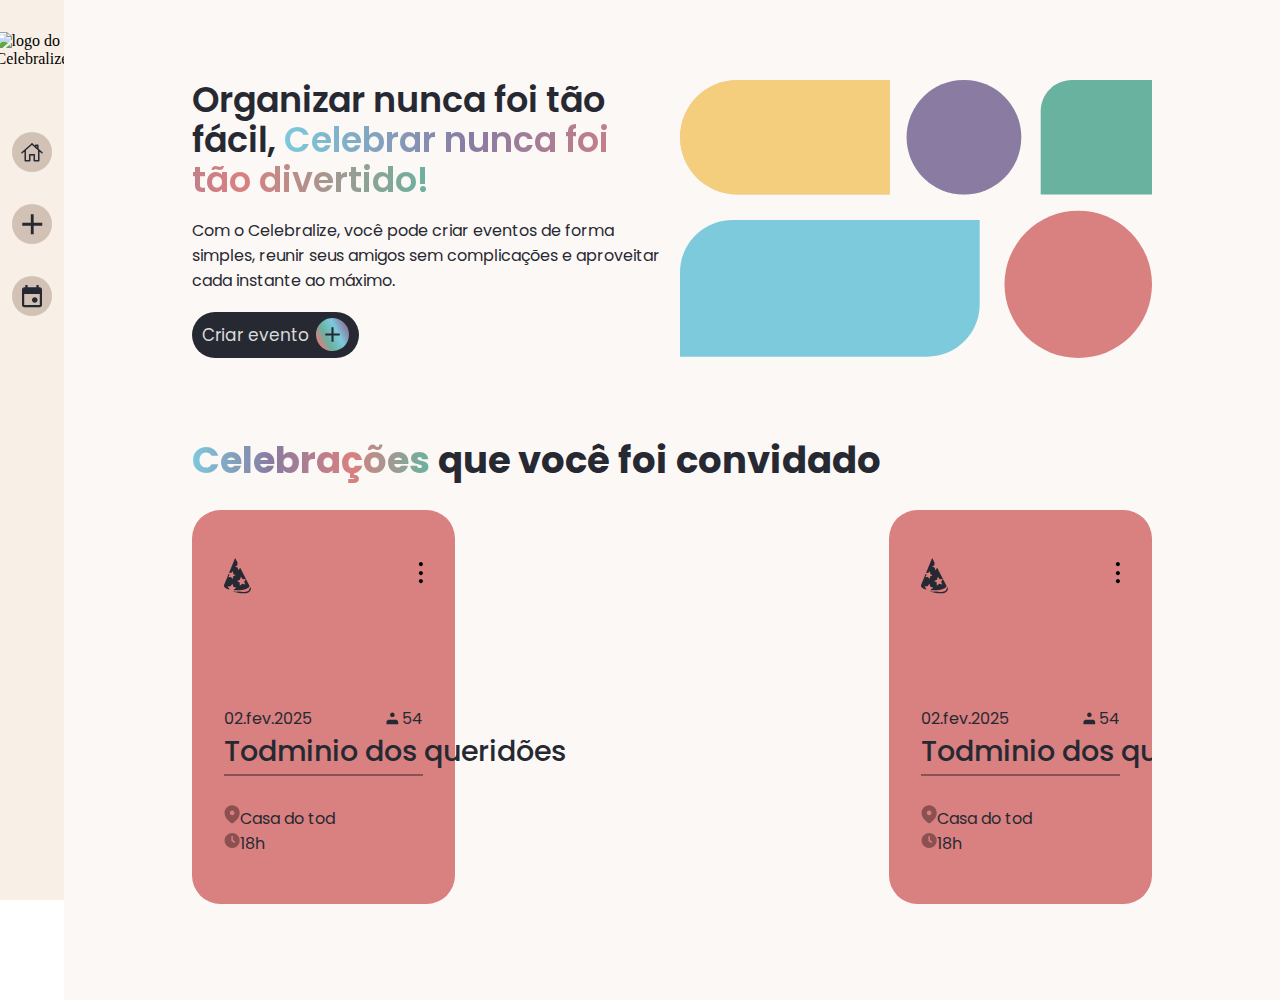
==== templates/index.html @ 801d7302 "pagina de criar e editar concluidas" ====
<!DOCTYPE html>
<html lang="en">
<head>
    <meta charset="UTF-8">
    <meta name="viewport" content="width=device-width, initial-scale=1.0">
    <link rel="stylesheet" href="src/Celebralize.css">
    <link rel="preconnect" href="https://fonts.googleapis.com">
<link rel="preconnect" href="https://fonts.gstatic.com" crossorigin>
<link href="https://fonts.googleapis.com/css2?family=Poppins:ital,wght@0,100;0,200;0,300;0,400;0,500;0,600;0,700;0,800;0,900;1,100;1,200;1,300;1,400;1,500;1,600;1,700;1,800;1,900&display=swap" rel="stylesheet">
    <title>Celebralize</title>
</head>
<body>
    <header>
        <figure><img src="" alt="logo do Celebralize"></figure>
        <nav>
            <ol>
                <li><a href="index.html"><img src="src/imagens/icones/home.svg" alt="home"></a></li>
                <li><a href="Criar_evento.html"><img src="src/imagens/icones/criar-evento.svg" alt="crie um evento"></a></li>
                <li><a href="Editar_evento.html"><img src="src/imagens/icones/eventos.svg" alt="seus eventos"></a></li>
            </ol>
        </nav>
    </header>
    <main>
        <section class="destaque-home">
            <div>
                <h1>Organizar nunca foi tão<br> fácil, <span class="colorido">Celebrar nunca foi<br> tão divertido!</span></h1>
                <p>Com o Celebralize, você pode criar eventos de forma simples, reunir seus amigos sem complicações e aproveitar cada instante ao máximo.</p>
                <a href="Criar_evento.html" class="botao">Criar evento <img src="src/imagens/icones/criar-colorido.svg" alt="criar"></a>
            </div>

            <figure>
                <img src="src/imagens/backgrounds/destaque-home.svg" alt="figuras ilustrativas bem coloridas">
            </figure>
        </section>
        <section id="eventos-convidados">
            <h2><span class="colorido">Celebrações</span> que você foi convidado</h2>
            <ol class="card-evento">
                <li>
                    <div class="configs">
                        <figure>
                            <img src="src/imagens/icones/chapeu-festa.svg">
                            <a><img src="src/imagens/icones/_. ..svg"></a>
                        </figure>
                    </div>
                    <section>
                        <div class="data">
                            <p >02.fev.2025</p>
                            <figure>
                                <img src="src/imagens/icones/people.svg">
                                <p>54</p>
                            </figure>
                        </div>

                        <h3>Todminio dos queridões</h3>
                        <div>
                            <p><img src="src/imagens/icones/local-vermelho.svg">Casa do tod</p>
                            <p><img src="src/imagens/icones/horario-vermelho.svg">18h</p>
                        </div>
                    </section>
                </li>

                <li>
                    <div class="configs">
                        <figure>
                            <img src="src/imagens/icones/chapeu-festa.svg">
                            <a><img src="src/imagens/icones/_. ..svg"></a>
                        </figure>
                    </div>
                    <section>
                        <div class="data">
                            <p >02.fev.2025</p>
                            <figure>
                                <img src="src/imagens/icones/people.svg">
                                <p>54</p>
                            </figure>
                        </div>

                        <h3>Todminio dos queridões</h3>
                        <div>
                            <p><img src="src/imagens/icones/local-vermelho.svg">Casa do tod</p>
                            <p><img src="src/imagens/icones/horario-vermelho.svg">18h</p>
                        </div>
                    </section>
                </li>

                
            </ol>
        </section>
    </main>
</body>
</html>
---- templates/src/Celebralize.css ----
*{
    margin: 0;
    padding: 0;
    border: 0;
}

body, html{
    height: 100%;
}
body{
    display: flex;
    align-items: start;
    height: 100%;
}

li{list-style: none;}
a{text-decoration: none;}

h1,h2,h3,p,a{
    color: #272932;
    font-family: "Poppins", serif;
}

h1{
    font-size: 52px;
    line-height: 79px;
    font-family: "Poppins", serif;
    font-weight: 600;
    
}

.colorido {
    background-image: linear-gradient(90deg, #7CCADC, #897BA2, #D98080, #69B2A0);
    -webkit-background-clip: text;
    -webkit-text-fill-color: transparent;
}

header{
    width: 4em;
    box-sizing: border-box;
    padding-top: 2em;
    height: 100%;
    background-color: #F8EFE6;
    display: flex;
    flex-direction: column;
    align-items: center;
}

header nav, header nav{
    margin-top: 4em;
}

header nav, header nav ol{
    display: flex;
    flex-direction: column;
    align-items: center;
    gap: 2em;
}

header nav ol li a{
    display: flex;
    align-items: center;
    justify-content: center;
    width: 40px;
    min-width: 40px;
    height: 40px;
    border-radius: 40px;
    background-color: #D2C2B5;
}

main{
    background-color: #FCF8F5;
    padding: 5em 8em;
    box-sizing: border-box;
    flex: 1;
    max-width: 100%;
}

main section{
    max-width: 200em;
}

main .destaque-home{
    display: flex;
    justify-content: space-between;
    gap: 1em;
    align-items: stretch;
}

main .destaque-home div{
    height:auto;
    display: flex;
    flex-direction: column;
    justify-content: space-between;
    flex: 1
}

main .destaque-home figure {
    flex: 1;
    display: flex;
    align-items: center; 
    justify-content: center;
  }

@media screen and (max-width:1500px){
    h1{
        font-size: 35px;
        line-height: 40px;
    }
    
}

@media screen and (max-width:1200px){
    h1{
        font-size: 30px;
        line-height: 32px;
    }
    
}
  
main .destaque-home figure img {
    max-width: 100%;
    height: auto;
  }

.botao{
    display: flex;
    justify-content: space-between;
    align-items: center;
    padding: 0.4em 0.6em;
    background-color: #272932;
    color: #D9D9D9;
    border-radius: 60px;
    width: 147px;
    font-size: 17px;
}

main section h2{
    font-size: 37px;
    padding-top: 2em;
    padding-bottom: .6em;
}

main #eventos-convidados{
    width: 100%;
    overflow-x: auto; /* Adiciona barra de rolagem horizontal */
    white-space: nowrap;
}



main #eventos-convidados ol{
    gap: 1em;
    overflow: hidden;
    overflow-x: scroll;
    max-width: 100%;
    padding-bottom: 1em;
}

.card-evento{
    display: flex;
    align-items: center;
    justify-content: space-between;
    flex-wrap: nowrap;
    width: 100%;
    height: auto;
}

.card-evento li{
    width: 24%;
    height: auto;
    background-color: #D98080;
    padding: 3em 2em;
    box-sizing: border-box;
    border-radius: 28.58px;
    min-height: 393.42px;
    min-width: 263px;
    display: flex;
    justify-content: space-between;
    flex-direction: column;
}

.card-evento li section div figure{
    display: flex;
    justify-content: space-between;
    align-items: center;
}

.card-evento li .configs figure{
    display: flex;
    justify-content: space-between;
    align-items: center;
}

.card-evento li section .data{
    display: flex;
    justify-content: space-between;
    align-items: center;
}

.card-evento li section .data figure{
    width:37px;
}

.card-evento li section h3{
    font-size: 28.58px;
    line-height: 40px;
    color: #272932;
    font-weight: 500;
    width: 100%;
    margin-bottom: 1em;
    padding-bottom: 0.1em;
    border-bottom: #8C5050 solid 2px;
    word-wrap: break-word; 
}

/* Pagina de criação de evento */

.criar-evento{
    background-image: url(imagens/backgrounds/Criar-eventos-background.svg);
    background-repeat: no-repeat;
    background-position: right center; /* Fixa na direita */
    background-size: auto 100%; /* Ajusta a altura e mantém a proporção */
    background-attachment: fixed;
}

.criar-evento section{
    display: flex;
    justify-content: space-between;
    max-width: 599px;

}

.criar-evento .botao{
    width: 157px;
}

.criar-evento section .background-figuras{
    flex: content;
}

.criar-evento section form{
    display: flex;
    flex-direction: column;
    align-items: start;
    gap: 1em;
    flex: 1;
    min-width: 500px;
}

.criar-evento section form input{
    width: 100%;
    max-width: 599px;
    min-width: 400px;
    background-color: #F8EFE6;
    border-radius: 58px;
    height: 58px;
    box-sizing: border-box;
    padding: 1em;
    color: #D2C2B5;
    font-size: 20px;
}

.criar-evento section form input[type="date"]::-webkit-calendar-picker-indicator,
.criar-evento section form input[type="time"]::-webkit-calendar-picker-indicator {
  filter: brightness(0) saturate(100%) invert(81%) sepia(9%) saturate(219%) hue-rotate(333deg) brightness(91%) contrast(91%);
  cursor: pointer;
}

.criar-evento section input::placeholder {
    color: #D2C2B5;
    opacity: 1;
  }
  
.criar-evento section input:-ms-input-placeholder { /* Para Internet Explorer */
    color: #D2C2B5;
  }
  
.criar-evento section input::-ms-input-placeholder { /* Para Edge */
    color: #D2C2B5;
  }
  

.criar-evento section form h2{
    padding-top: 0.3em;
    padding-bottom: 0;
  }

  
.criar-evento section form ol{
    width: 100%;
    display: flex;
    flex-direction: column;
    gap: 1em;
    overflow: hidden;
    overflow-y: scroll;
    max-height: 400px;
    padding-right: 1em;
}

.criar-evento section form ol::-webkit-scrollbar{
    width: 10px;
}

::-webkit-scrollbar-thumb {
    background: #D2C2B5; /* Cor da barra */
    border-radius: 20px;
}

.criar-evento section form ol li{
    display: flex;
    justify-content: space-between;
    align-items: center;
    max-width: 599px;
    min-width: 400px;
    background-color: #F8EFE6;
    border-radius: 58px;
    height: 58px;
    box-sizing: border-box;
    
}

.criar-evento section form ol li figure{
    height: 58px;
    width: 58px;
    max-width: 58px;
}

.criar-evento section form ol li input[type="checkbox"] {
    appearance: none;
    -webkit-appearance: none;
    -moz-appearance: none;
    height: 30px;
    width: 30px;
    min-width: 30px;
    margin-right: 1em;
    border: none;
    border-radius: 30px;
    background-color: #E7DBD0;
    position: relative;
    
}

/* Adiciona o ícone de check "✔" */
input[type="checkbox"]:checked::before {
    content: "✔";
    font-size: 16px;
    color: #272932;
    position: absolute;
    top: 50%;
    left: 50%;
    transform: translate(-50%, -50%);
    font-weight: bold;
}

.criar-evento section form ol li figure img{
    width: 100%;
}

.criar-evento section form ol li p{
    color: #D2C2B5;
    font-size: 20px;
}
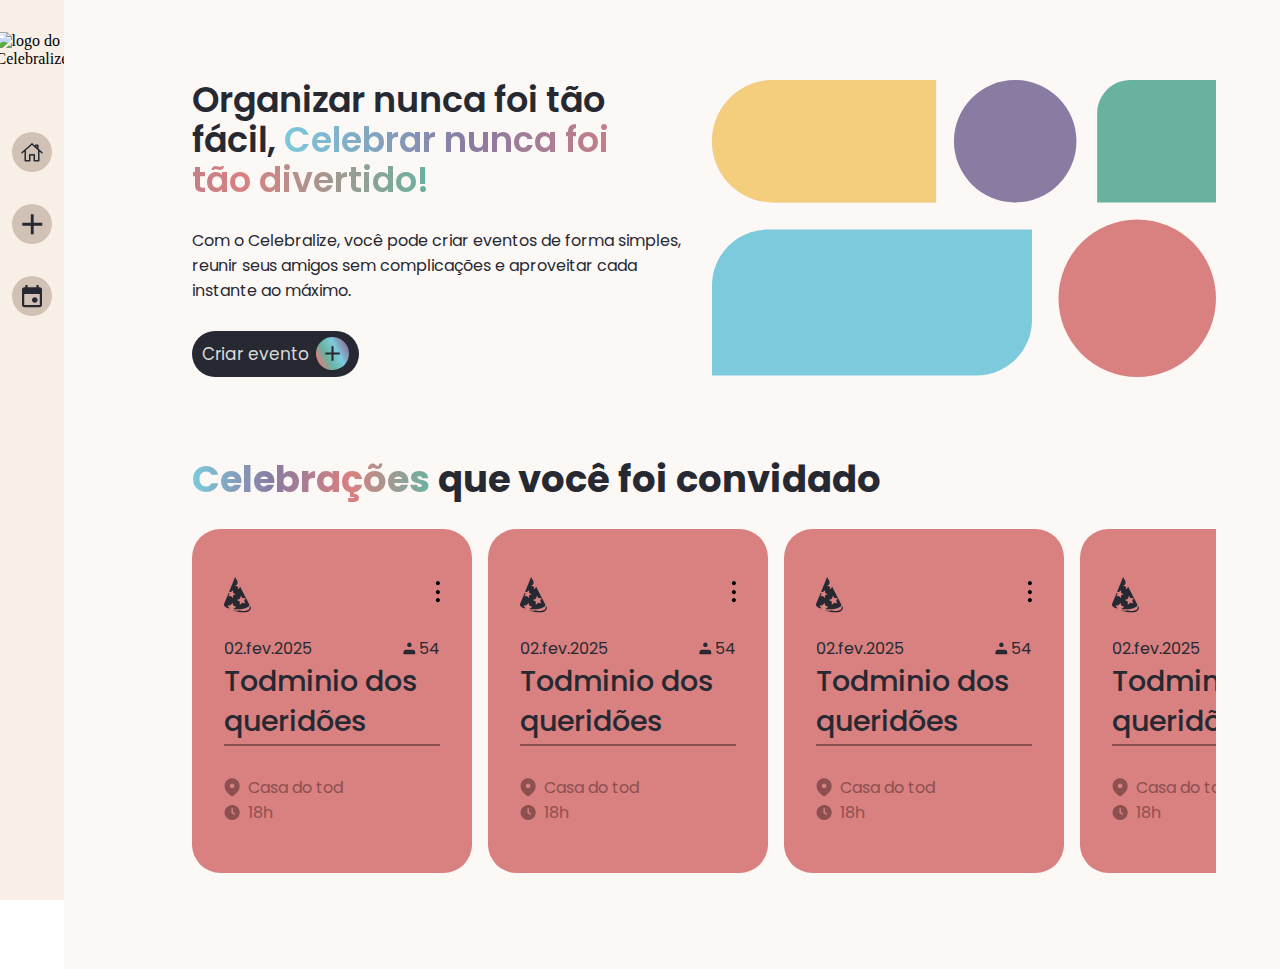
==== commit 77d655e8: "eventos de outros" ====
--- a/templates/index.html
+++ b/templates/index.html
@@ -35,54 +35,191 @@
         <section id="eventos-convidados">
             <h2><span class="colorido">Celebrações</span> que você foi convidado</h2>
             <ol class="card-evento">
-                <li>
-                    <div class="configs">
-                        <figure>
-                            <img src="src/imagens/icones/chapeu-festa.svg">
-                            <a><img src="src/imagens/icones/_. ..svg"></a>
-                        </figure>
-                    </div>
-                    <section>
-                        <div class="data">
-                            <p >02.fev.2025</p>
-                            <figure>
-                                <img src="src/imagens/icones/people.svg">
-                                <p>54</p>
-                            </figure>
-                        </div>
-
-                        <h3>Todminio dos queridões</h3>
-                        <div>
-                            <p><img src="src/imagens/icones/local-vermelho.svg">Casa do tod</p>
-                            <p><img src="src/imagens/icones/horario-vermelho.svg">18h</p>
-                        </div>
-                    </section>
-                </li>
-
-                <li>
-                    <div class="configs">
-                        <figure>
-                            <img src="src/imagens/icones/chapeu-festa.svg">
-                            <a><img src="src/imagens/icones/_. ..svg"></a>
-                        </figure>
-                    </div>
-                    <section>
-                        <div class="data">
-                            <p >02.fev.2025</p>
-                            <figure>
-                                <img src="src/imagens/icones/people.svg">
-                                <p>54</p>
-                            </figure>
-                        </div>
-
-                        <h3>Todminio dos queridões</h3>
-                        <div>
-                            <p><img src="src/imagens/icones/local-vermelho.svg">Casa do tod</p>
-                            <p><img src="src/imagens/icones/horario-vermelho.svg">18h</p>
-                        </div>
-                    </section>
-                </li>
-
+
+                <li>
+                    <div class="configs">
+                        <figure>
+                            <img src="src/imagens/icones/chapeu-festa.svg">
+                            <a><img src="src/imagens/icones/_. ..svg"></a>
+                        </figure>
+                    </div>
+                    <section>
+                        <div class="data">
+                            <p >02.fev.2025</p>
+                            <figure>
+                                <img src="src/imagens/icones/people.svg">
+                                <p>54</p>
+                            </figure>
+                        </div>
+
+                        <h3>Todminio dos queridões</h3>
+                        <div class="data-hora">
+                            <p><img src="src/imagens/icones/local-vermelho.svg">Casa do tod</p>
+                            <p><img src="src/imagens/icones/horario-vermelho.svg">18h</p>
+                        </div>
+                    </section>
+                </li>
+                <li>
+                    <div class="configs">
+                        <figure>
+                            <img src="src/imagens/icones/chapeu-festa.svg">
+                            <a><img src="src/imagens/icones/_. ..svg"></a>
+                        </figure>
+                    </div>
+                    <section>
+                        <div class="data">
+                            <p >02.fev.2025</p>
+                            <figure>
+                                <img src="src/imagens/icones/people.svg">
+                                <p>54</p>
+                            </figure>
+                        </div>
+
+                        <h3>Todminio dos queridões</h3>
+                        <div class="data-hora">
+                            <p><img src="src/imagens/icones/local-vermelho.svg">Casa do tod</p>
+                            <p><img src="src/imagens/icones/horario-vermelho.svg">18h</p>
+                        </div>
+                    </section>
+                </li>
+                <li>
+                    <div class="configs">
+                        <figure>
+                            <img src="src/imagens/icones/chapeu-festa.svg">
+                            <a><img src="src/imagens/icones/_. ..svg"></a>
+                        </figure>
+                    </div>
+                    <section>
+                        <div class="data">
+                            <p >02.fev.2025</p>
+                            <figure>
+                                <img src="src/imagens/icones/people.svg">
+                                <p>54</p>
+                            </figure>
+                        </div>
+
+                        <h3>Todminio dos queridões</h3>
+                        <div class="data-hora">
+                            <p><img src="src/imagens/icones/local-vermelho.svg">Casa do tod</p>
+                            <p><img src="src/imagens/icones/horario-vermelho.svg">18h</p>
+                        </div>
+                    </section>
+                </li>
+                <li>
+                    <div class="configs">
+                        <figure>
+                            <img src="src/imagens/icones/chapeu-festa.svg">
+                            <a><img src="src/imagens/icones/_. ..svg"></a>
+                        </figure>
+                    </div>
+                    <section>
+                        <div class="data">
+                            <p >02.fev.2025</p>
+                            <figure>
+                                <img src="src/imagens/icones/people.svg">
+                                <p>54</p>
+                            </figure>
+                        </div>
+
+                        <h3>Todminio dos queridões</h3>
+                        <div class="data-hora">
+                            <p><img src="src/imagens/icones/local-vermelho.svg">Casa do tod</p>
+                            <p><img src="src/imagens/icones/horario-vermelho.svg">18h</p>
+                        </div>
+                    </section>
+                </li>
+                <li>
+                    <div class="configs">
+                        <figure>
+                            <img src="src/imagens/icones/chapeu-festa.svg">
+                            <a><img src="src/imagens/icones/_. ..svg"></a>
+                        </figure>
+                    </div>
+                    <section>
+                        <div class="data">
+                            <p >02.fev.2025</p>
+                            <figure>
+                                <img src="src/imagens/icones/people.svg">
+                                <p>54</p>
+                            </figure>
+                        </div>
+
+                        <h3>Todminio dos queridões</h3>
+                        <div class="data-hora">
+                            <p><img src="src/imagens/icones/local-vermelho.svg">Casa do tod</p>
+                            <p><img src="src/imagens/icones/horario-vermelho.svg">18h</p>
+                        </div>
+                    </section>
+                </li>
+                <li>
+                    <div class="configs">
+                        <figure>
+                            <img src="src/imagens/icones/chapeu-festa.svg">
+                            <a><img src="src/imagens/icones/_. ..svg"></a>
+                        </figure>
+                    </div>
+                    <section>
+                        <div class="data">
+                            <p >02.fev.2025</p>
+                            <figure>
+                                <img src="src/imagens/icones/people.svg">
+                                <p>54</p>
+                            </figure>
+                        </div>
+
+                        <h3>Todminio dos queridões</h3>
+                        <div class="data-hora">
+                            <p><img src="src/imagens/icones/local-vermelho.svg">Casa do tod</p>
+                            <p><img src="src/imagens/icones/horario-vermelho.svg">18h</p>
+                        </div>
+                    </section>
+                </li>
+                <li>
+                    <div class="configs">
+                        <figure>
+                            <img src="src/imagens/icones/chapeu-festa.svg">
+                            <a><img src="src/imagens/icones/_. ..svg"></a>
+                        </figure>
+                    </div>
+                    <section>
+                        <div class="data">
+                            <p >02.fev.2025</p>
+                            <figure>
+                                <img src="src/imagens/icones/people.svg">
+                                <p>54</p>
+                            </figure>
+                        </div>
+
+                        <h3>Todminio dos queridões</h3>
+                        <div class="data-hora">
+                            <p><img src="src/imagens/icones/local-vermelho.svg">Casa do tod</p>
+                            <p><img src="src/imagens/icones/horario-vermelho.svg">18h</p>
+                        </div>
+                    </section>
+                </li>
+                <li>
+                    <div class="configs">
+                        <figure>
+                            <img src="src/imagens/icones/chapeu-festa.svg">
+                            <a><img src="src/imagens/icones/_. ..svg"></a>
+                        </figure>
+                    </div>
+                    <section>
+                        <div class="data">
+                            <p >02.fev.2025</p>
+                            <figure>
+                                <img src="src/imagens/icones/people.svg">
+                                <p>54</p>
+                            </figure>
+                        </div>
+
+                        <h3>Todminio dos queridões</h3>
+                        <div class="data-hora">
+                            <p><img src="src/imagens/icones/local-vermelho.svg">Casa do tod</p>
+                            <p><img src="src/imagens/icones/horario-vermelho.svg">18h</p>
+                        </div>
+                    </section>
+                </li>
                 
             </ol>
         </section>
--- a/templates/src/Celebralize.css
+++ b/templates/src/Celebralize.css
@@ -143,7 +143,7 @@
 
 main #eventos-convidados{
     width: 100%;
-    overflow-x: auto; /* Adiciona barra de rolagem horizontal */
+    overflow-x: auto;
     white-space: nowrap;
 }
 
@@ -157,27 +157,40 @@
     padding-bottom: 1em;
 }
 
+main #eventos-convidados ol::-webkit-scrollbar{
+    height: 10px;
+}
+
+main #eventos-convidados ol::-webkit-scrollbar-thumb {
+    background: #D2C2B5; /* Cor da barra */
+    border-radius: 20px;
+}
+
 .card-evento{
     display: flex;
     align-items: center;
-    justify-content: space-between;
+    gap: 1em;
     flex-wrap: nowrap;
     width: 100%;
     height: auto;
 }
 
 .card-evento li{
-    width: 24%;
+    width: 280px;
     height: auto;
     background-color: #D98080;
     padding: 3em 2em;
     box-sizing: border-box;
     border-radius: 28.58px;
-    min-height: 393.42px;
-    min-width: 263px;
-    display: flex;
-    justify-content: space-between;
-    flex-direction: column;
+    min-height: 343.42px;
+    min-width: 280px;
+    display: flex;
+    justify-content: space-between;
+    flex-direction: column;
+}
+
+.card-evento li section{
+    width: 100%;
 }
 
 .card-evento li section div figure{
@@ -208,12 +221,22 @@
     color: #272932;
     font-weight: 500;
     width: 100%;
+    max-width: 100%;
     margin-bottom: 1em;
     padding-bottom: 0.1em;
     border-bottom: #8C5050 solid 2px;
     word-wrap: break-word; 
-}
-
+    white-space: normal;
+}
+.card-evento li section  .data-hora p{
+    display: flex;
+    align-items: center;
+    color: #8C5050;
+}
+
+.card-evento li section  .data-hora p img{
+    padding-right: 0.5em;
+}
 /* Pagina de criação de evento */
 
 .criar-evento{
@@ -302,7 +325,7 @@
     width: 10px;
 }
 
-::-webkit-scrollbar-thumb {
+.criar-evento section form ol::-webkit-scrollbar-thumb {
     background: #D2C2B5; /* Cor da barra */
     border-radius: 20px;
 }
@@ -341,7 +364,6 @@
     
 }
 
-/* Adiciona o ícone de check "✔" */
 input[type="checkbox"]:checked::before {
     content: "✔";
     font-size: 16px;
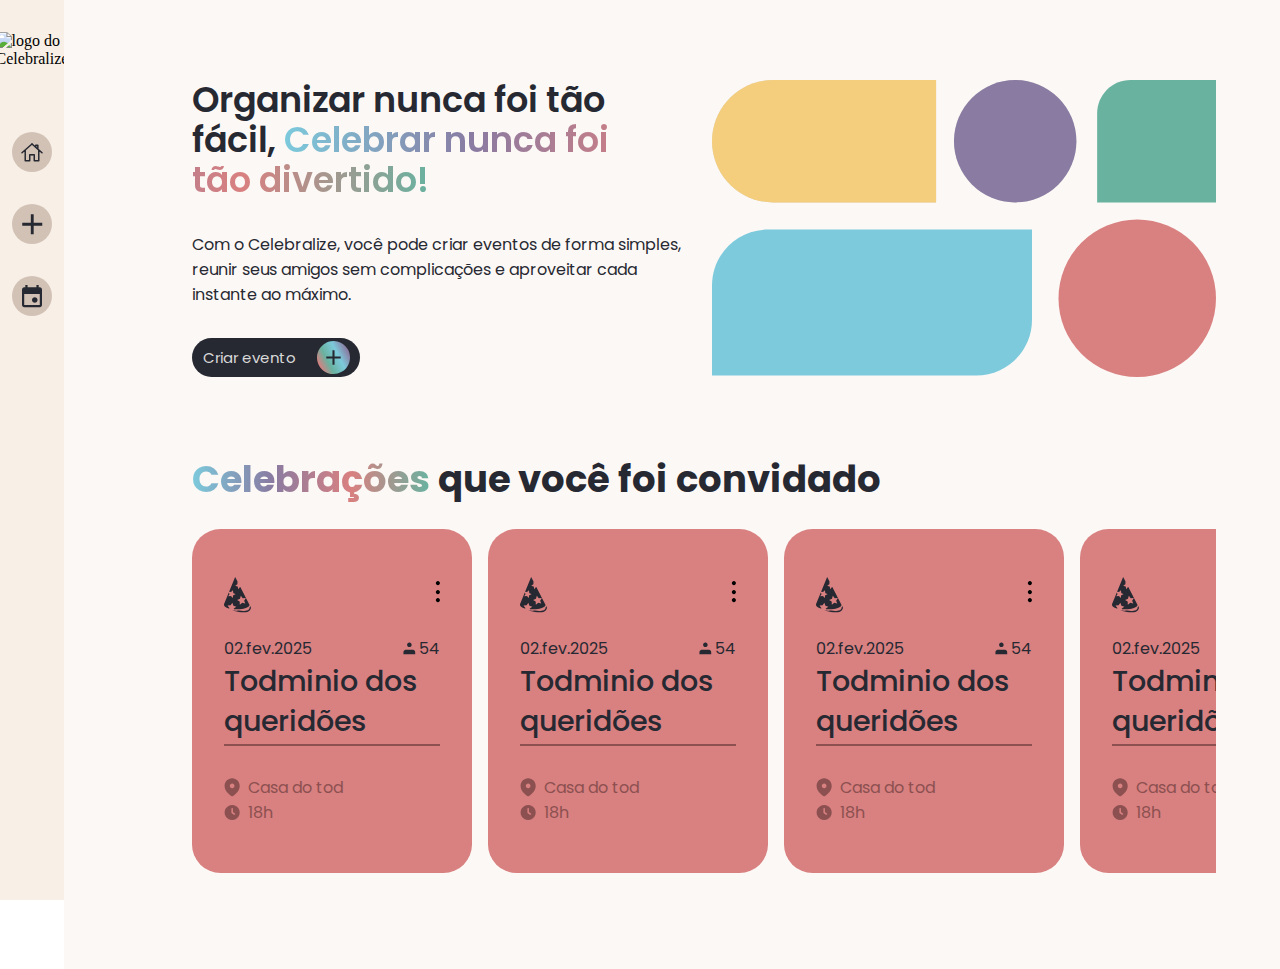
==== commit d3a89c04: "alterações faltando: footer, modais de editar/excluir nos cards de eventos, quebra de linha na pagin" ====
--- a/templates/index.html
+++ b/templates/index.html
@@ -16,7 +16,7 @@
             <ol>
                 <li><a href="index.html"><img src="src/imagens/icones/home.svg" alt="home"></a></li>
                 <li><a href="Criar_evento.html"><img src="src/imagens/icones/criar-evento.svg" alt="crie um evento"></a></li>
-                <li><a href="Editar_evento.html"><img src="src/imagens/icones/eventos.svg" alt="seus eventos"></a></li>
+                <li><a href="Meus_eventos.html"><img src="src/imagens/icones/eventos.svg" alt="seus eventos"></a></li>
             </ol>
         </nav>
     </header>
--- a/templates/src/Celebralize.css
+++ b/templates/src/Celebralize.css
@@ -127,12 +127,12 @@
     display: flex;
     justify-content: space-between;
     align-items: center;
-    padding: 0.4em 0.6em;
+    padding: 0.2em 0.7em;
     background-color: #272932;
     color: #D9D9D9;
     border-radius: 60px;
     width: 147px;
-    font-size: 17px;
+    font-size: 15px;
 }
 
 main section h2{
@@ -162,7 +162,7 @@
 }
 
 main #eventos-convidados ol::-webkit-scrollbar-thumb {
-    background: #D2C2B5; /* Cor da barra */
+    background: #D2C2B5;
     border-radius: 20px;
 }
 
@@ -382,4 +382,20 @@
 .criar-evento section form ol li p{
     color: #D2C2B5;
     font-size: 20px;
+}
+
+
+
+/* meus eventos  */
+
+#meus-eventos .card-evento li {
+    background-color: #7CCADC;
+}
+
+#meus-eventos .card-evento li section h3{
+    border-bottom: #356773 solid 2px;
+}
+
+#meus-eventos .card-evento li section  .data-hora p{
+    color: #356773;
 }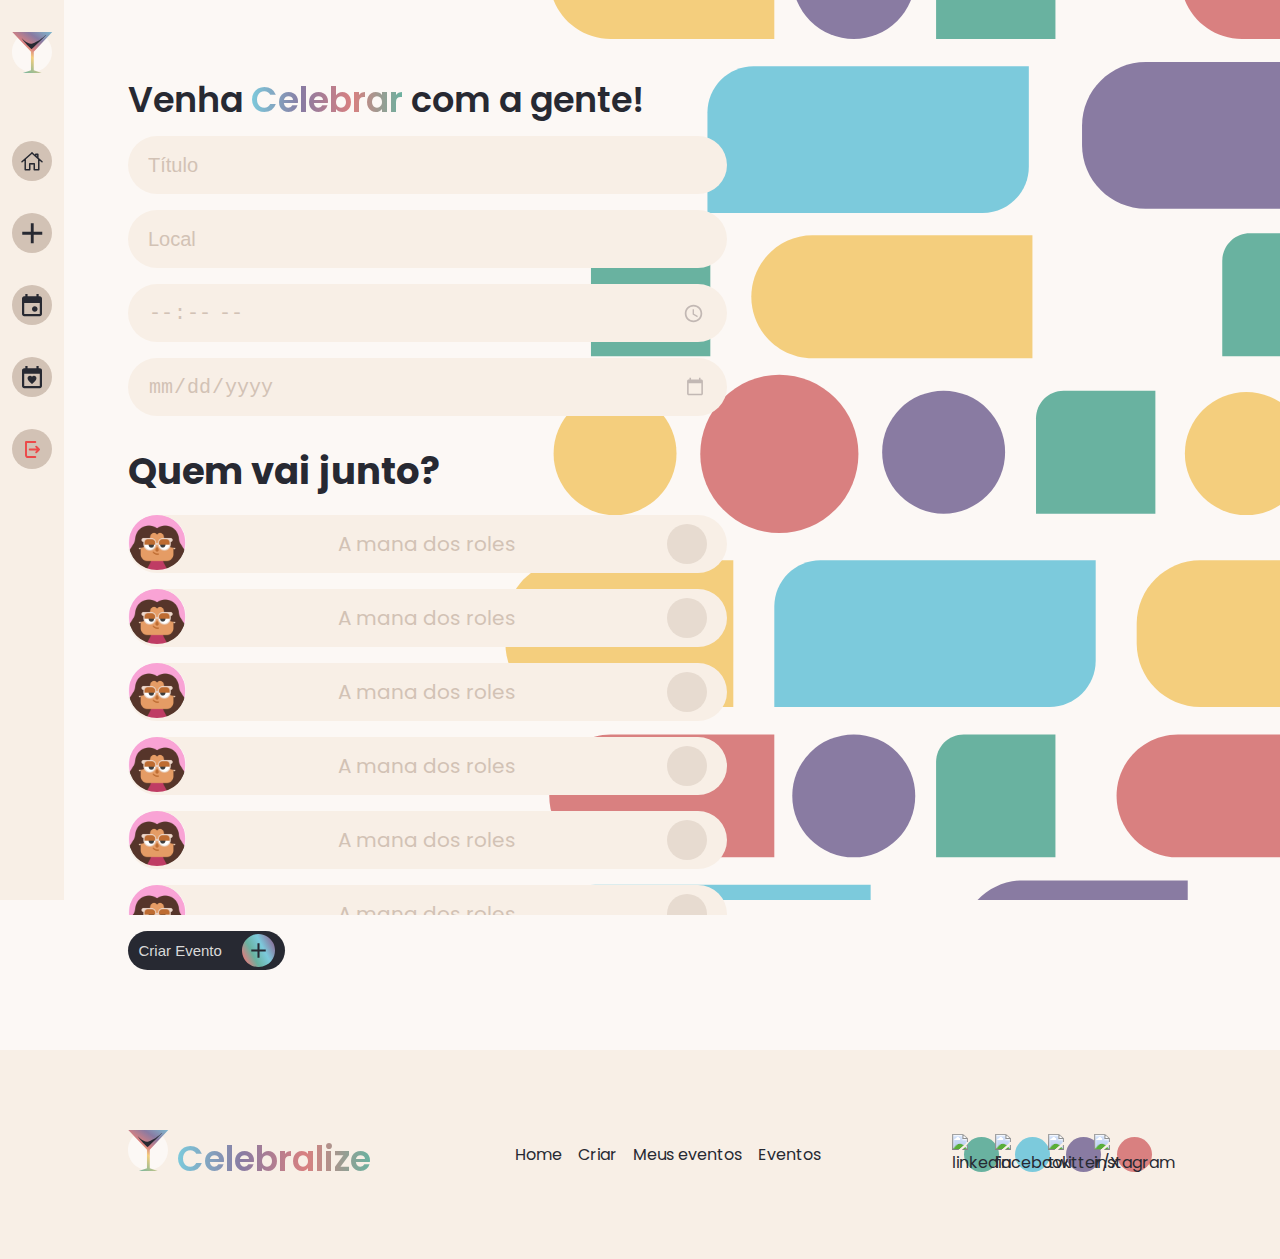
==== commit 3654ef10: "inicio da pagina de login" ====
--- a/templates/index.html
+++ b/templates/index.html
@@ -5,224 +5,107 @@
     <meta name="viewport" content="width=device-width, initial-scale=1.0">
     <link rel="stylesheet" href="src/Celebralize.css">
     <link rel="preconnect" href="https://fonts.googleapis.com">
-<link rel="preconnect" href="https://fonts.gstatic.com" crossorigin>
-<link href="https://fonts.googleapis.com/css2?family=Poppins:ital,wght@0,100;0,200;0,300;0,400;0,500;0,600;0,700;0,800;0,900;1,100;1,200;1,300;1,400;1,500;1,600;1,700;1,800;1,900&display=swap" rel="stylesheet">
-    <title>Celebralize</title>
+    <link rel="preconnect" href="https://fonts.gstatic.com" crossorigin>
+    <link href="https://fonts.googleapis.com/css2?family=Poppins:ital,wght@0,100;0,200;0,300;0,400;0,500;0,600;0,700;0,800;0,900;1,100;1,200;1,300;1,400;1,500;1,600;1,700;1,800;1,900&display=swap" rel="stylesheet">
+    <title>Celebralize!</title>
 </head>
 <body>
     <header>
-        <figure><img src="" alt="logo do Celebralize"></figure>
+        <figure><img src="src/imagens/icones/celebralize.svg" alt="logo do Celebralize"></figure>
         <nav>
             <ol>
                 <li><a href="index.html"><img src="src/imagens/icones/home.svg" alt="home"></a></li>
                 <li><a href="Criar_evento.html"><img src="src/imagens/icones/criar-evento.svg" alt="crie um evento"></a></li>
                 <li><a href="Meus_eventos.html"><img src="src/imagens/icones/eventos.svg" alt="seus eventos"></a></li>
+                <li><a href="Meus_eventos.html"><img src="src/imagens/icones/eventos-convidados.svg" alt="eventos que te convidaram"></a></li>
+                <li><a href="Meus_eventos.html"><img src="src/imagens/icones/sair-icon.svg" alt="sair"></a></li>
             </ol>
         </nav>
     </header>
-    <main>
-        <section class="destaque-home">
-            <div>
-                <h1>Organizar nunca foi tão<br> fácil, <span class="colorido">Celebrar nunca foi<br> tão divertido!</span></h1>
-                <p>Com o Celebralize, você pode criar eventos de forma simples, reunir seus amigos sem complicações e aproveitar cada instante ao máximo.</p>
-                <a href="Criar_evento.html" class="botao">Criar evento <img src="src/imagens/icones/criar-colorido.svg" alt="criar"></a>
-            </div>
+    <main class="criar-evento">
+        <section>
+            <form>
+                <h1>Venha <span class="colorido">Celebrar</span> com a gente!</h1>
+                <input type="text" id="titulo" name="titulo" placeholder="Título" required>
 
-            <figure>
-                <img src="src/imagens/backgrounds/destaque-home.svg" alt="figuras ilustrativas bem coloridas">
-            </figure>
-        </section>
-        <section id="eventos-convidados">
-            <h2><span class="colorido">Celebrações</span> que você foi convidado</h2>
-            <ol class="card-evento">
+                <input type="text" id="local" name="local"  placeholder="Local" required>
 
-                <li>
-                    <div class="configs">
-                        <figure>
-                            <img src="src/imagens/icones/chapeu-festa.svg">
-                            <a><img src="src/imagens/icones/_. ..svg"></a>
-                        </figure>
-                    </div>
-                    <section>
-                        <div class="data">
-                            <p >02.fev.2025</p>
-                            <figure>
-                                <img src="src/imagens/icones/people.svg">
-                                <p>54</p>
-                            </figure>
-                        </div>
+                <input type="time" id="horario" name="horario" required>
 
-                        <h3>Todminio dos queridões</h3>
-                        <div class="data-hora">
-                            <p><img src="src/imagens/icones/local-vermelho.svg">Casa do tod</p>
-                            <p><img src="src/imagens/icones/horario-vermelho.svg">18h</p>
-                        </div>
-                    </section>
-                </li>
-                <li>
-                    <div class="configs">
-                        <figure>
-                            <img src="src/imagens/icones/chapeu-festa.svg">
-                            <a><img src="src/imagens/icones/_. ..svg"></a>
-                        </figure>
-                    </div>
-                    <section>
-                        <div class="data">
-                            <p >02.fev.2025</p>
-                            <figure>
-                                <img src="src/imagens/icones/people.svg">
-                                <p>54</p>
-                            </figure>
-                        </div>
+                <input type="date" id="data" name="data" placeholder="Quando?" required>
 
-                        <h3>Todminio dos queridões</h3>
-                        <div class="data-hora">
-                            <p><img src="src/imagens/icones/local-vermelho.svg">Casa do tod</p>
-                            <p><img src="src/imagens/icones/horario-vermelho.svg">18h</p>
-                        </div>
-                    </section>
-                </li>
-                <li>
-                    <div class="configs">
-                        <figure>
-                            <img src="src/imagens/icones/chapeu-festa.svg">
-                            <a><img src="src/imagens/icones/_. ..svg"></a>
-                        </figure>
-                    </div>
-                    <section>
-                        <div class="data">
-                            <p >02.fev.2025</p>
-                            <figure>
-                                <img src="src/imagens/icones/people.svg">
-                                <p>54</p>
-                            </figure>
-                        </div>
+                <h2>Quem vai junto?</h2>
+                <ol>
+                    <li>
+                        <figure><img src="src/imagens/enquanto_nao_tem_bd/foto1.svg" alt="foto de perfil do user1"></figure>
+                        <p>A mana dos roles</p>
+                        <input type="checkbox" id="checkbox_convidado" name="convidados" value="user1">
+                    </li>
 
-                        <h3>Todminio dos queridões</h3>
-                        <div class="data-hora">
-                            <p><img src="src/imagens/icones/local-vermelho.svg">Casa do tod</p>
-                            <p><img src="src/imagens/icones/horario-vermelho.svg">18h</p>
-                        </div>
-                    </section>
-                </li>
-                <li>
-                    <div class="configs">
-                        <figure>
-                            <img src="src/imagens/icones/chapeu-festa.svg">
-                            <a><img src="src/imagens/icones/_. ..svg"></a>
-                        </figure>
-                    </div>
-                    <section>
-                        <div class="data">
-                            <p >02.fev.2025</p>
-                            <figure>
-                                <img src="src/imagens/icones/people.svg">
-                                <p>54</p>
-                            </figure>
-                        </div>
+                    <li>
+                        <figure><img src="src/imagens/enquanto_nao_tem_bd/foto1.svg" alt="foto de perfil do user1"></figure>
+                        <p>A mana dos roles</p>
+                        <input type="checkbox" id="checkbox_convidado" name="convidados" value="user1">
+                    </li>
 
-                        <h3>Todminio dos queridões</h3>
-                        <div class="data-hora">
-                            <p><img src="src/imagens/icones/local-vermelho.svg">Casa do tod</p>
-                            <p><img src="src/imagens/icones/horario-vermelho.svg">18h</p>
-                        </div>
-                    </section>
-                </li>
-                <li>
-                    <div class="configs">
-                        <figure>
-                            <img src="src/imagens/icones/chapeu-festa.svg">
-                            <a><img src="src/imagens/icones/_. ..svg"></a>
-                        </figure>
-                    </div>
-                    <section>
-                        <div class="data">
-                            <p >02.fev.2025</p>
-                            <figure>
-                                <img src="src/imagens/icones/people.svg">
-                                <p>54</p>
-                            </figure>
-                        </div>
+                    <li>
+                        <figure><img src="src/imagens/enquanto_nao_tem_bd/foto1.svg" alt="foto de perfil do user1"></figure>
+                        <p>A mana dos roles</p>
+                        <input type="checkbox" id="checkbox_convidado" name="convidados" value="user1">
+                    </li>
 
-                        <h3>Todminio dos queridões</h3>
-                        <div class="data-hora">
-                            <p><img src="src/imagens/icones/local-vermelho.svg">Casa do tod</p>
-                            <p><img src="src/imagens/icones/horario-vermelho.svg">18h</p>
-                        </div>
-                    </section>
-                </li>
-                <li>
-                    <div class="configs">
-                        <figure>
-                            <img src="src/imagens/icones/chapeu-festa.svg">
-                            <a><img src="src/imagens/icones/_. ..svg"></a>
-                        </figure>
-                    </div>
-                    <section>
-                        <div class="data">
-                            <p >02.fev.2025</p>
-                            <figure>
-                                <img src="src/imagens/icones/people.svg">
-                                <p>54</p>
-                            </figure>
-                        </div>
+                    <li>
+                        <figure><img src="src/imagens/enquanto_nao_tem_bd/foto1.svg" alt="foto de perfil do user1"></figure>
+                        <p>A mana dos roles</p>
+                        <input type="checkbox" id="checkbox_convidado" name="convidados" value="user1">
+                    </li>
 
-                        <h3>Todminio dos queridões</h3>
-                        <div class="data-hora">
-                            <p><img src="src/imagens/icones/local-vermelho.svg">Casa do tod</p>
-                            <p><img src="src/imagens/icones/horario-vermelho.svg">18h</p>
-                        </div>
-                    </section>
-                </li>
-                <li>
-                    <div class="configs">
-                        <figure>
-                            <img src="src/imagens/icones/chapeu-festa.svg">
-                            <a><img src="src/imagens/icones/_. ..svg"></a>
-                        </figure>
-                    </div>
-                    <section>
-                        <div class="data">
-                            <p >02.fev.2025</p>
-                            <figure>
-                                <img src="src/imagens/icones/people.svg">
-                                <p>54</p>
-                            </figure>
-                        </div>
+                    <li>
+                        <figure><img src="src/imagens/enquanto_nao_tem_bd/foto1.svg" alt="foto de perfil do user1"></figure>
+                        <p>A mana dos roles</p>
+                        <input type="checkbox" id="checkbox_convidado" name="convidados" value="user1">
+                    </li>
 
-                        <h3>Todminio dos queridões</h3>
-                        <div class="data-hora">
-                            <p><img src="src/imagens/icones/local-vermelho.svg">Casa do tod</p>
-                            <p><img src="src/imagens/icones/horario-vermelho.svg">18h</p>
-                        </div>
-                    </section>
-                </li>
-                <li>
-                    <div class="configs">
-                        <figure>
-                            <img src="src/imagens/icones/chapeu-festa.svg">
-                            <a><img src="src/imagens/icones/_. ..svg"></a>
-                        </figure>
-                    </div>
-                    <section>
-                        <div class="data">
-                            <p >02.fev.2025</p>
-                            <figure>
-                                <img src="src/imagens/icones/people.svg">
-                                <p>54</p>
-                            </figure>
-                        </div>
+                    <li>
+                        <figure><img src="src/imagens/enquanto_nao_tem_bd/foto1.svg" alt="foto de perfil do user1"></figure>
+                        <p>A mana dos roles</p>
+                        <input type="checkbox" id="checkbox_convidado" name="convidados" value="user1">
+                    </li>
 
-                        <h3>Todminio dos queridões</h3>
-                        <div class="data-hora">
-                            <p><img src="src/imagens/icones/local-vermelho.svg">Casa do tod</p>
-                            <p><img src="src/imagens/icones/horario-vermelho.svg">18h</p>
-                        </div>
-                    </section>
-                </li>
-                
-            </ol>
+                    <li>
+                        <figure><img src="src/imagens/enquanto_nao_tem_bd/foto1.svg" alt="foto de perfil do user1"></figure>
+                        <p>A mana dos roles</p>
+                        <input type="checkbox" id="checkbox_convidado" name="convidados" value="user1">
+                    </li>
+
+                    <li>
+                        <figure><img src="src/imagens/enquanto_nao_tem_bd/foto1.svg" alt="foto de perfil do user1"></figure>
+                        <p>A mana dos roles</p>
+                        <input type="checkbox" id="checkbox_convidado" name="convidados" value="user1">
+                    </li>
+
+                </ol>
+                <button type="submit" class="botao">Criar Evento<img src="src/imagens/icones/criar-colorido.svg" alt="criar"></button>
+            </form>
         </section>
     </main>
+    <footer>
+        <h1><img src="src/imagens/icones/celebralize.svg" alt="logo do Celebralize"> <span class="colorido">Celebralize</span></h1>
+        <nav>
+            <ol>
+                <li><a href="index.html">Home</a></li>
+                <li><a href="Criar_evento.html">Criar</a></li>
+                <li><a href="Meus_eventos.html">Meus eventos</a></li>
+                <li><a href="Meus_eventos.html">Eventos</a></li>
+            </ol>
+        </nav>
+
+        <ol class="sociais">
+            <li><a><img src="src/imagens/icones/linkedin.svg" alt="linkedin"></a></li>
+            <li><a><img src="src/imagens/icones/facebook.svg" alt="facebook"></a></li> 
+            <li><a><img src="src/imagens/icones/twitter.svg" alt="twitter/X"></a></li>
+            <li><a><img src="src/imagens/icones/instagram.svg" alt="instagram"></a></li>
+        </ol>
+    </footer>
 </body>
 </html>--- a/templates/src/Celebralize.css
+++ b/templates/src/Celebralize.css
@@ -8,10 +8,8 @@
     height: 100%;
 }
 body{
-    display: flex;
-    align-items: start;
     height: 100%;
-}
+} 
 
 li{list-style: none;}
 a{text-decoration: none;}
@@ -36,7 +34,7 @@
 }
 
 header{
-    width: 4em;
+    min-width: 4em;
     box-sizing: border-box;
     padding-top: 2em;
     height: 100%;
@@ -44,6 +42,7 @@
     display: flex;
     flex-direction: column;
     align-items: center;
+    position: fixed;
 }
 
 header nav, header nav{
@@ -66,7 +65,42 @@
     height: 40px;
     border-radius: 40px;
     background-color: #D2C2B5;
-}
+    font-size: 18px;
+    font-weight: 500;
+}
+
+footer{
+    padding: 5em 8em;
+    background-color: #F8EFE6;
+    box-sizing: border-box;
+    display: flex;
+    align-items: center;
+    justify-content: space-between;
+    
+}
+
+footer nav ol, footer .sociais{
+    display: flex;
+    gap: 2em;
+    align-items: center;
+}
+
+footer nav ol, footer .sociais{gap:1em;}
+
+footer .sociais li a{
+    height: 35px;
+    width: 35px;
+    display: flex;
+    align-items: center;
+    justify-content: center;
+    border-radius: 35px;
+}
+
+footer .sociais li:nth-child(1) a { background-color: #69B2A0; }
+footer .sociais li:nth-child(2) a { background-color: #7CCADC; }
+footer .sociais li:nth-child(3) a { background-color: #897BA2; }
+footer .sociais li:nth-child(4) a { background-color: #D98080; }
+
 
 main{
     background-color: #FCF8F5;
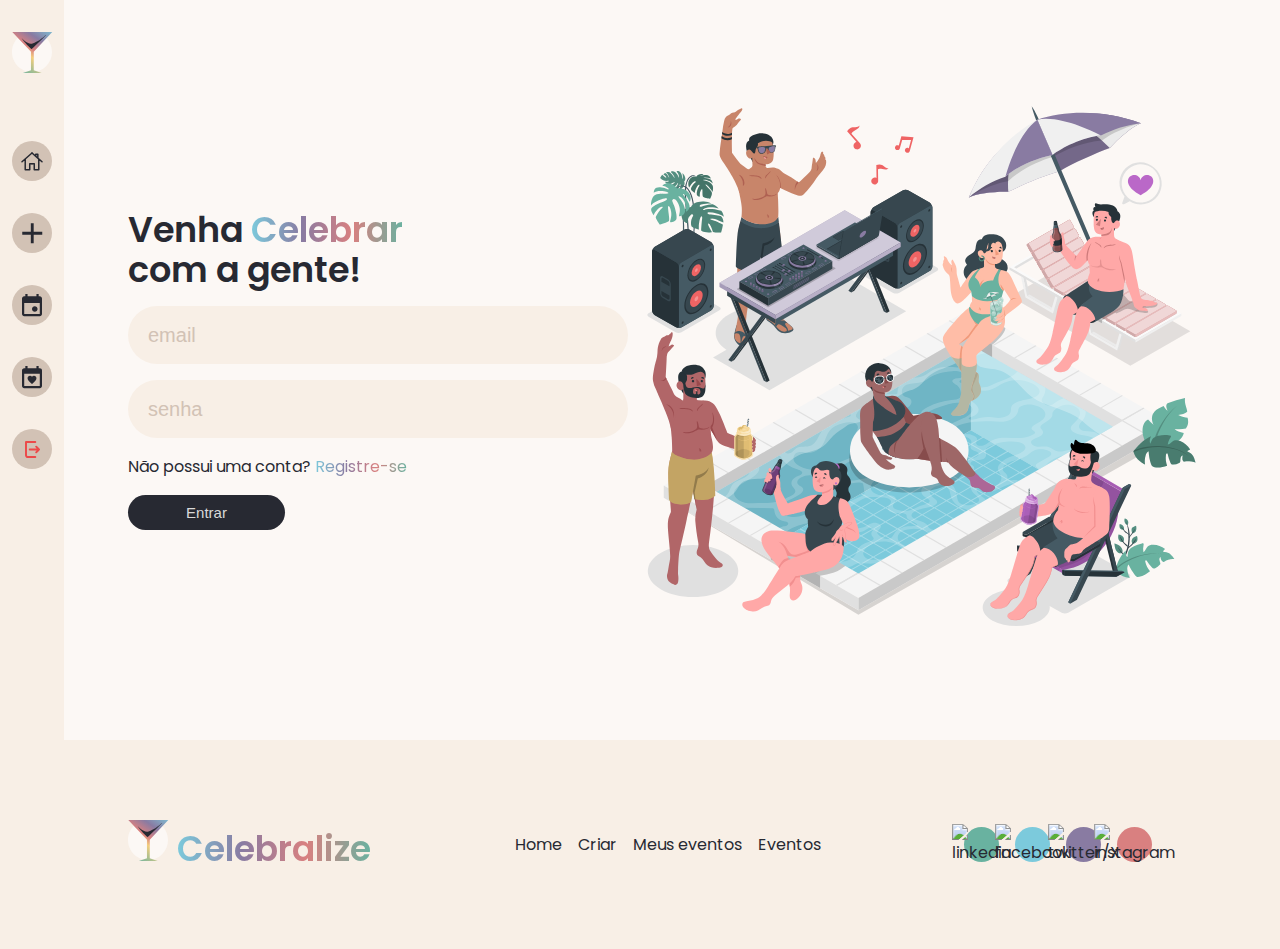
==== commit 37856e8c: "front end finalizado" ====
--- a/templates/index.html
+++ b/templates/index.html
@@ -14,86 +14,35 @@
         <figure><img src="src/imagens/icones/celebralize.svg" alt="logo do Celebralize"></figure>
         <nav>
             <ol>
-                <li><a href="index.html"><img src="src/imagens/icones/home.svg" alt="home"></a></li>
+                <li><a href="home.html"><img src="src/imagens/icones/home.svg" alt="home"></a></li>
                 <li><a href="Criar_evento.html"><img src="src/imagens/icones/criar-evento.svg" alt="crie um evento"></a></li>
                 <li><a href="Meus_eventos.html"><img src="src/imagens/icones/eventos.svg" alt="seus eventos"></a></li>
-                <li><a href="Meus_eventos.html"><img src="src/imagens/icones/eventos-convidados.svg" alt="eventos que te convidaram"></a></li>
-                <li><a href="Meus_eventos.html"><img src="src/imagens/icones/sair-icon.svg" alt="sair"></a></li>
+                <li><a href="Eventos_convidados.html"><img src="src/imagens/icones/eventos-convidados.svg" alt="eventos que te convidaram"></a></li>
+                <li><a href="#"><img src="src/imagens/icones/sair-icon.svg" alt="sair"></a></li>
             </ol>
         </nav>
     </header>
-    <main class="criar-evento">
+    <main class="criar-evento login">
         <section>
             <form>
-                <h1>Venha <span class="colorido">Celebrar</span> com a gente!</h1>
-                <input type="text" id="titulo" name="titulo" placeholder="Título" required>
+                <h1>Venha <span class="colorido">Celebrar</span><br> com a gente!</h1>
+                <input type="email" id="email" name="email" placeholder="email" required>
+                <input type="password" id="senha" name="senha"  placeholder="senha" required>
+                <p>Não possui uma conta? <a href="registrar.html" class="colorido">Registre-se</a></p>
 
-                <input type="text" id="local" name="local"  placeholder="Local" required>
+                <button type="submit" class="botao">Entrar</button>
+            </form>
 
-                <input type="time" id="horario" name="horario" required>
-
-                <input type="date" id="data" name="data" placeholder="Quando?" required>
-
-                <h2>Quem vai junto?</h2>
-                <ol>
-                    <li>
-                        <figure><img src="src/imagens/enquanto_nao_tem_bd/foto1.svg" alt="foto de perfil do user1"></figure>
-                        <p>A mana dos roles</p>
-                        <input type="checkbox" id="checkbox_convidado" name="convidados" value="user1">
-                    </li>
-
-                    <li>
-                        <figure><img src="src/imagens/enquanto_nao_tem_bd/foto1.svg" alt="foto de perfil do user1"></figure>
-                        <p>A mana dos roles</p>
-                        <input type="checkbox" id="checkbox_convidado" name="convidados" value="user1">
-                    </li>
-
-                    <li>
-                        <figure><img src="src/imagens/enquanto_nao_tem_bd/foto1.svg" alt="foto de perfil do user1"></figure>
-                        <p>A mana dos roles</p>
-                        <input type="checkbox" id="checkbox_convidado" name="convidados" value="user1">
-                    </li>
-
-                    <li>
-                        <figure><img src="src/imagens/enquanto_nao_tem_bd/foto1.svg" alt="foto de perfil do user1"></figure>
-                        <p>A mana dos roles</p>
-                        <input type="checkbox" id="checkbox_convidado" name="convidados" value="user1">
-                    </li>
-
-                    <li>
-                        <figure><img src="src/imagens/enquanto_nao_tem_bd/foto1.svg" alt="foto de perfil do user1"></figure>
-                        <p>A mana dos roles</p>
-                        <input type="checkbox" id="checkbox_convidado" name="convidados" value="user1">
-                    </li>
-
-                    <li>
-                        <figure><img src="src/imagens/enquanto_nao_tem_bd/foto1.svg" alt="foto de perfil do user1"></figure>
-                        <p>A mana dos roles</p>
-                        <input type="checkbox" id="checkbox_convidado" name="convidados" value="user1">
-                    </li>
-
-                    <li>
-                        <figure><img src="src/imagens/enquanto_nao_tem_bd/foto1.svg" alt="foto de perfil do user1"></figure>
-                        <p>A mana dos roles</p>
-                        <input type="checkbox" id="checkbox_convidado" name="convidados" value="user1">
-                    </li>
-
-                    <li>
-                        <figure><img src="src/imagens/enquanto_nao_tem_bd/foto1.svg" alt="foto de perfil do user1"></figure>
-                        <p>A mana dos roles</p>
-                        <input type="checkbox" id="checkbox_convidado" name="convidados" value="user1">
-                    </li>
-
-                </ol>
-                <button type="submit" class="botao">Criar Evento<img src="src/imagens/icones/criar-colorido.svg" alt="criar"></button>
-            </form>
+            <figure class="destaque-login">
+                <img src="src/imagens/backgrounds/destaque-conta.svg" alt="amigos">
+            </figure>
         </section>
     </main>
     <footer>
         <h1><img src="src/imagens/icones/celebralize.svg" alt="logo do Celebralize"> <span class="colorido">Celebralize</span></h1>
         <nav>
             <ol>
-                <li><a href="index.html">Home</a></li>
+                <li><a href="home.html">Home</a></li>
                 <li><a href="Criar_evento.html">Criar</a></li>
                 <li><a href="Meus_eventos.html">Meus eventos</a></li>
                 <li><a href="Meus_eventos.html">Eventos</a></li>
--- a/templates/src/Celebralize.css
+++ b/templates/src/Celebralize.css
@@ -181,7 +181,23 @@
     white-space: nowrap;
 }
 
-
+main #eventos-convidados .ver-mais{
+    padding-top: 2em;
+    padding-bottom: .6em;
+    display: flex;
+    align-items: center;
+    justify-content: space-between;
+}
+
+main #eventos-convidados .ver-mais h2{
+    padding: 0;
+}
+
+main #eventos-convidados .ver-mais a{
+    font-size: 16px;
+    color: #8C5050;
+    font-weight: 500;
+}
 
 main #eventos-convidados ol{
     gap: 1em;
@@ -422,14 +438,78 @@
 
 /* meus eventos  */
 
-#meus-eventos .card-evento li {
+.meus-eventos ol{
+    margin-top: 5em;
+    overflow: visible;
+    flex-wrap: wrap;
+}
+meu-evento
+.meus-eventos .card-evento li {
     background-color: #7CCADC;
-}
-
-#meus-eventos .card-evento li section h3{
+    width: 19%;
+}
+
+.meus-eventos .card-evento li section h3{
     border-bottom: #356773 solid 2px;
 }
 
-#meus-eventos .card-evento li section  .data-hora p{
+.meus-eventos .card-evento li section  .data-hora p{
     color: #356773;
+}
+
+#eventos-convidados li{
+    background-color: #D98080;
+}
+
+#eventos-convidados li section h3{
+    color: #272932;
+    border-bottom: #8C5050 solid 2px;
+}
+
+#eventos-convidados  li section  .data-hora p{
+    color: #8C5050;
+}
+
+
+
+#eventos-convidados .meu li {
+    background-color: #7CCADC;
+    width: 19%;
+}
+
+#eventos-convidados .meu li section h3{
+    border-bottom: #356773 solid 2px;
+}
+
+#eventos-convidados .meu li section .data-hora p{
+    color: #356773;
+}
+
+/*   login   */
+
+.login{
+    background-image: none;
+}
+
+.login section{
+    display: flex;
+    justify-content: space-between;
+    align-items: center;
+    max-width: none;
+}
+
+.login section form{
+    max-width: 600px;
+}
+
+.login section form button{
+    display: flex;
+    align-items: center;
+    justify-content: center;
+    padding: 0.6em 1em;
+}
+
+destaque-login img{
+    max-width: 540px;
+    width: 40%;
 }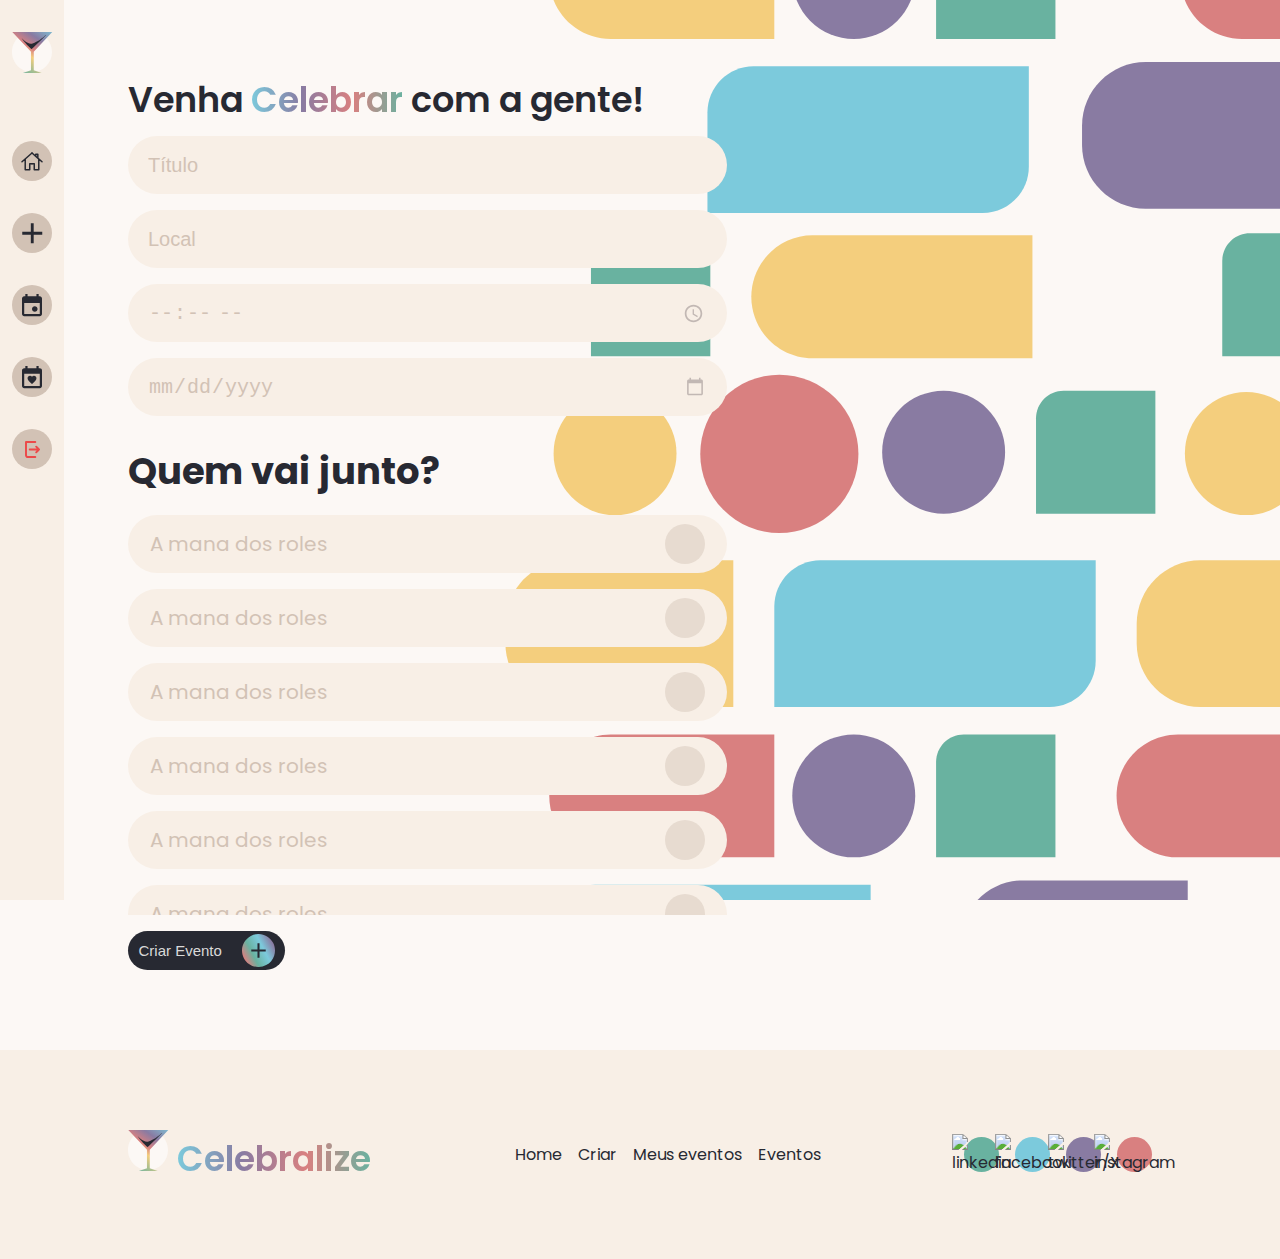
==== commit 7535bf2d: "feito pop up e mudanças" ====
--- a/templates/index.html
+++ b/templates/index.html
@@ -17,32 +17,75 @@
                 <li><a href="home.html"><img src="src/imagens/icones/home.svg" alt="home"></a></li>
                 <li><a href="Criar_evento.html"><img src="src/imagens/icones/criar-evento.svg" alt="crie um evento"></a></li>
                 <li><a href="Meus_eventos.html"><img src="src/imagens/icones/eventos.svg" alt="seus eventos"></a></li>
-                <li><a href="Eventos_convidados.html"><img src="src/imagens/icones/eventos-convidados.svg" alt="eventos que te convidaram"></a></li>
-                <li><a href="#"><img src="src/imagens/icones/sair-icon.svg" alt="sair"></a></li>
+                <li><a href="Meus_eventos.html"><img src="src/imagens/icones/eventos-convidados.svg" alt="eventos que te convidaram"></a></li>
+                <li><a href="index.html"><img src="src/imagens/icones/sair-icon.svg" alt="sair"></a></li>
             </ol>
         </nav>
     </header>
-    <main class="criar-evento login">
+    <main class="criar-evento">
         <section>
             <form>
-                <h1>Venha <span class="colorido">Celebrar</span><br> com a gente!</h1>
-                <input type="email" id="email" name="email" placeholder="email" required>
-                <input type="password" id="senha" name="senha"  placeholder="senha" required>
-                <p>Não possui uma conta? <a href="registrar.html" class="colorido">Registre-se</a></p>
+                <h1>Venha <span class="colorido">Celebrar</span> com a gente!</h1>
+                <input type="text" id="titulo" name="titulo" placeholder="Título" required>
 
-                <button type="submit" class="botao">Entrar</button>
+                <input type="text" id="local" name="local"  placeholder="Local" required>
+
+                <input type="time" id="horario" name="horario" required>
+
+                <input type="date" id="data" name="data" placeholder="Quando?" required>
+
+                <h2>Quem vai junto?</h2>
+                <ol>
+                    <li>
+                        <p>A mana dos roles</p>
+                        <input type="checkbox" id="checkbox_convidado" name="convidados" value="user1">
+                    </li>
+
+                    <li>
+                        <p>A mana dos roles</p>
+                        <input type="checkbox" id="checkbox_convidado" name="convidados" value="user1">
+                    </li>
+
+                    <li>
+                        <p>A mana dos roles</p>
+                        <input type="checkbox" id="checkbox_convidado" name="convidados" value="user1">
+                    </li>
+
+                    <li>
+                        <p>A mana dos roles</p>
+                        <input type="checkbox" id="checkbox_convidado" name="convidados" value="user1">
+                    </li>
+
+                    <li>
+                        <p>A mana dos roles</p>
+                        <input type="checkbox" id="checkbox_convidado" name="convidados" value="user1">
+                    </li>
+
+                    <li>
+                        <p>A mana dos roles</p>
+                        <input type="checkbox" id="checkbox_convidado" name="convidados" value="user1">
+                    </li>
+
+                    <li>
+                        <p>A mana dos roles</p>
+                        <input type="checkbox" id="checkbox_convidado" name="convidados" value="user1">
+                    </li>
+
+                    <li>
+                        <p>A mana dos roles</p>
+                        <input type="checkbox" id="checkbox_convidado" name="convidados" value="user1">
+                    </li>
+
+                </ol>
+                <button type="submit" class="botao">Criar Evento<img src="src/imagens/icones/criar-colorido.svg" alt="criar"></button>
             </form>
-
-            <figure class="destaque-login">
-                <img src="src/imagens/backgrounds/destaque-conta.svg" alt="amigos">
-            </figure>
         </section>
     </main>
     <footer>
         <h1><img src="src/imagens/icones/celebralize.svg" alt="logo do Celebralize"> <span class="colorido">Celebralize</span></h1>
         <nav>
             <ol>
-                <li><a href="home.html">Home</a></li>
+                <li><a href="index.html">Home</a></li>
                 <li><a href="Criar_evento.html">Criar</a></li>
                 <li><a href="Meus_eventos.html">Meus eventos</a></li>
                 <li><a href="Meus_eventos.html">Eventos</a></li>
--- a/templates/src/Celebralize.css
+++ b/templates/src/Celebralize.css
@@ -181,23 +181,7 @@
     white-space: nowrap;
 }
 
-main #eventos-convidados .ver-mais{
-    padding-top: 2em;
-    padding-bottom: .6em;
-    display: flex;
-    align-items: center;
-    justify-content: space-between;
-}
-
-main #eventos-convidados .ver-mais h2{
-    padding: 0;
-}
-
-main #eventos-convidados .ver-mais a{
-    font-size: 16px;
-    color: #8C5050;
-    font-weight: 500;
-}
+
 
 main #eventos-convidados ol{
     gap: 1em;
@@ -390,6 +374,8 @@
     border-radius: 58px;
     height: 58px;
     box-sizing: border-box;
+    border: 2px solid transparent;
+    transition: border 0.4s;
     
 }
 
@@ -432,84 +418,68 @@
 .criar-evento section form ol li p{
     color: #D2C2B5;
     font-size: 20px;
-}
-
+    padding: 1em;
+}
+.criar-evento section form ol li:hover{
+    border: 2px solid #E3D6D6;
+}
 
 
 /* meus eventos  */
-
-.meus-eventos ol{
-    margin-top: 5em;
-    overflow: visible;
-    flex-wrap: wrap;
-}
-meu-evento
-.meus-eventos .card-evento li {
+#meus-eventos{
+    margin-top: 2em;
+}
+#meus-eventos .card-evento li {
     background-color: #7CCADC;
-    width: 19%;
-}
-
-.meus-eventos .card-evento li section h3{
+}
+
+#meus-eventos .card-evento li section h3{
     border-bottom: #356773 solid 2px;
 }
 
-.meus-eventos .card-evento li section  .data-hora p{
+#meus-eventos .card-evento li section  .data-hora p{
     color: #356773;
 }
-
-#eventos-convidados li{
-    background-color: #D98080;
-}
-
-#eventos-convidados li section h3{
-    color: #272932;
-    border-bottom: #8C5050 solid 2px;
-}
-
-#eventos-convidados  li section  .data-hora p{
-    color: #8C5050;
-}
-
-
-
-#eventos-convidados .meu li {
-    background-color: #7CCADC;
-    width: 19%;
-}
-
-#eventos-convidados .meu li section h3{
-    border-bottom: #356773 solid 2px;
-}
-
-#eventos-convidados .meu li section .data-hora p{
-    color: #356773;
-}
-
-/*   login   */
-
-.login{
-    background-image: none;
-}
-
-.login section{
-    display: flex;
-    justify-content: space-between;
-    align-items: center;
-    max-width: none;
-}
-
-.login section form{
-    max-width: 600px;
-}
-
-.login section form button{
-    display: flex;
-    align-items: center;
-    justify-content: center;
-    padding: 0.6em 1em;
-}
-
-destaque-login img{
-    max-width: 540px;
-    width: 40%;
+#seus-eventos{
+    max-height: 100px;
+}
+
+/* botao acoes */
+.opcoes{
+    cursor: pointer;
+    width: 15px;
+    background-color: transparent;
+}
+.opcoes.aberto{
+    background-color: transparent;
+}
+
+.acoes{
+    gap: 10px;
+    padding: 10px;
+    width: 100px;
+    display: flex;
+    flex-direction: column;
+    background-color: white;
+    border-radius: 15px 0 15px 15px;
+    display: none;
+    position: absolute;
+    right: 0;
+}
+.acoes.visivel{
+    display: block;
+    display: flex;
+    flex-direction: column;
+}
+.acoes button{
+    cursor: pointer;
+    font-family: poppins;
+    font-size: 16px;
+    text-align: left;
+    padding: 0;
+    color: #D98080;
+    background-color: transparent;
+}
+#meus-eventos .card-evento{
+    position: relative;
 }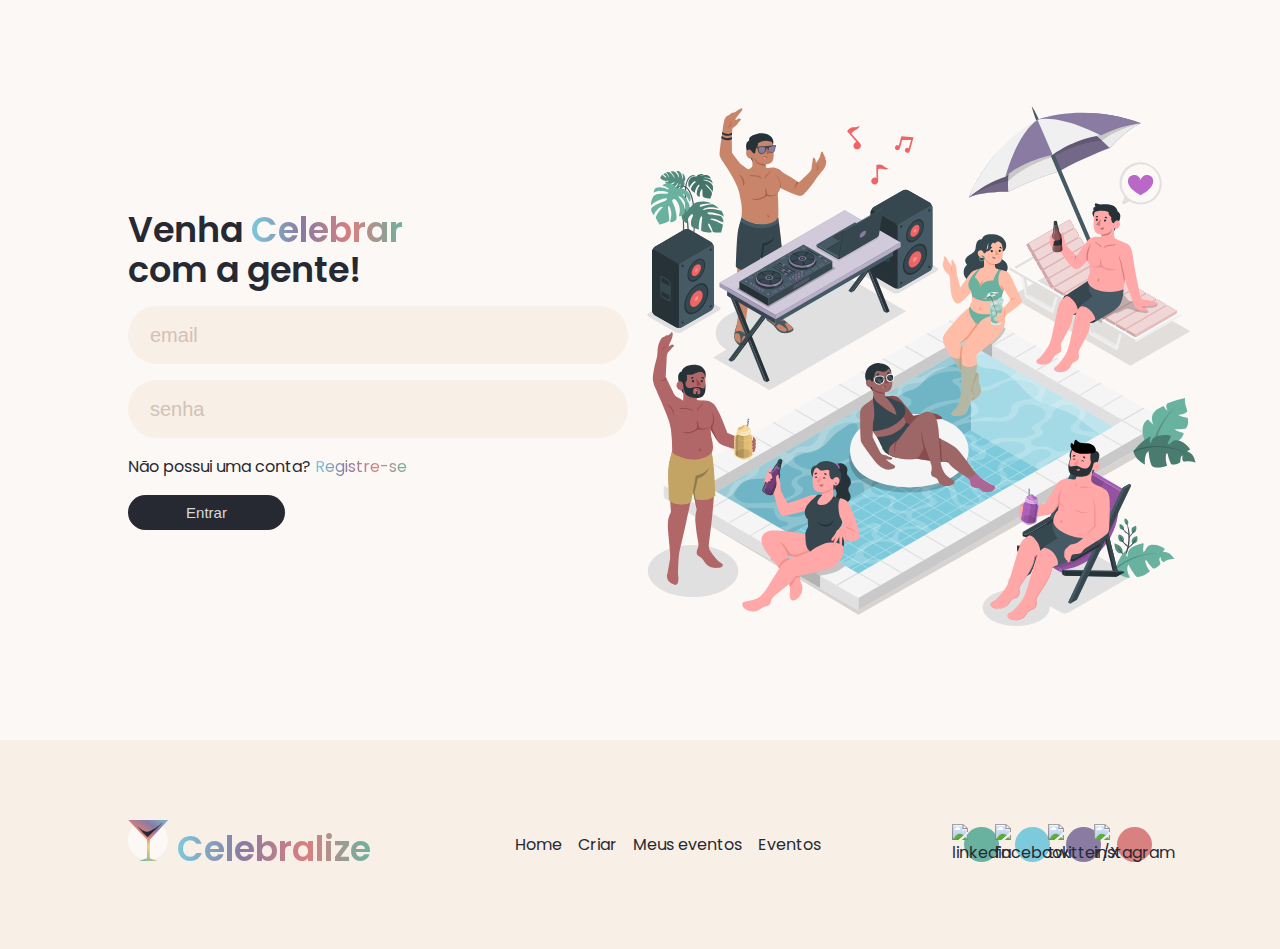
==== commit 9f06c4d1: "fotos com indentação php" ====
--- a/templates/index.html
+++ b/templates/index.html
@@ -6,86 +6,32 @@
     <link rel="stylesheet" href="src/Celebralize.css">
     <link rel="preconnect" href="https://fonts.googleapis.com">
     <link rel="preconnect" href="https://fonts.gstatic.com" crossorigin>
+    <link rel="icon" type="image/x-icon" href="src/imagens/icones/celebralize.svg">
     <link href="https://fonts.googleapis.com/css2?family=Poppins:ital,wght@0,100;0,200;0,300;0,400;0,500;0,600;0,700;0,800;0,900;1,100;1,200;1,300;1,400;1,500;1,600;1,700;1,800;1,900&display=swap" rel="stylesheet">
     <title>Celebralize!</title>
 </head>
 <body>
-    <header>
-        <figure><img src="src/imagens/icones/celebralize.svg" alt="logo do Celebralize"></figure>
-        <nav>
-            <ol>
-                <li><a href="home.html"><img src="src/imagens/icones/home.svg" alt="home"></a></li>
-                <li><a href="Criar_evento.html"><img src="src/imagens/icones/criar-evento.svg" alt="crie um evento"></a></li>
-                <li><a href="Meus_eventos.html"><img src="src/imagens/icones/eventos.svg" alt="seus eventos"></a></li>
-                <li><a href="Meus_eventos.html"><img src="src/imagens/icones/eventos-convidados.svg" alt="eventos que te convidaram"></a></li>
-                <li><a href="index.html"><img src="src/imagens/icones/sair-icon.svg" alt="sair"></a></li>
-            </ol>
-        </nav>
-    </header>
-    <main class="criar-evento">
+    <main class="criar-evento login">
         <section>
             <form>
-                <h1>Venha <span class="colorido">Celebrar</span> com a gente!</h1>
-                <input type="text" id="titulo" name="titulo" placeholder="Título" required>
+                <h1>Venha <span class="colorido">Celebrar</span><br> com a gente!</h1>
+                <input type="email" id="email" name="email" placeholder="email" required>
+                <input type="password" id="senha" name="senha"  placeholder="senha" required>
+                <p>Não possui uma conta? <a href="registrar.html" class="colorido">Registre-se</a></p>
 
-                <input type="text" id="local" name="local"  placeholder="Local" required>
+                <button type="submit" class="botao">Entrar</button>
+            </form>
 
-                <input type="time" id="horario" name="horario" required>
-
-                <input type="date" id="data" name="data" placeholder="Quando?" required>
-
-                <h2>Quem vai junto?</h2>
-                <ol>
-                    <li>
-                        <p>A mana dos roles</p>
-                        <input type="checkbox" id="checkbox_convidado" name="convidados" value="user1">
-                    </li>
-
-                    <li>
-                        <p>A mana dos roles</p>
-                        <input type="checkbox" id="checkbox_convidado" name="convidados" value="user1">
-                    </li>
-
-                    <li>
-                        <p>A mana dos roles</p>
-                        <input type="checkbox" id="checkbox_convidado" name="convidados" value="user1">
-                    </li>
-
-                    <li>
-                        <p>A mana dos roles</p>
-                        <input type="checkbox" id="checkbox_convidado" name="convidados" value="user1">
-                    </li>
-
-                    <li>
-                        <p>A mana dos roles</p>
-                        <input type="checkbox" id="checkbox_convidado" name="convidados" value="user1">
-                    </li>
-
-                    <li>
-                        <p>A mana dos roles</p>
-                        <input type="checkbox" id="checkbox_convidado" name="convidados" value="user1">
-                    </li>
-
-                    <li>
-                        <p>A mana dos roles</p>
-                        <input type="checkbox" id="checkbox_convidado" name="convidados" value="user1">
-                    </li>
-
-                    <li>
-                        <p>A mana dos roles</p>
-                        <input type="checkbox" id="checkbox_convidado" name="convidados" value="user1">
-                    </li>
-
-                </ol>
-                <button type="submit" class="botao">Criar Evento<img src="src/imagens/icones/criar-colorido.svg" alt="criar"></button>
-            </form>
+            <figure class="destaque-login">
+                <img src="src/imagens/backgrounds/destaque-conta.svg" alt="amigos">
+            </figure>
         </section>
     </main>
     <footer>
         <h1><img src="src/imagens/icones/celebralize.svg" alt="logo do Celebralize"> <span class="colorido">Celebralize</span></h1>
         <nav>
             <ol>
-                <li><a href="index.html">Home</a></li>
+                <li><a href="home.html">Home</a></li>
                 <li><a href="Criar_evento.html">Criar</a></li>
                 <li><a href="Meus_eventos.html">Meus eventos</a></li>
                 <li><a href="Meus_eventos.html">Eventos</a></li>
--- a/templates/src/Celebralize.css
+++ b/templates/src/Celebralize.css
@@ -181,7 +181,23 @@
     white-space: nowrap;
 }
 
-
+main #eventos-convidados .ver-mais{
+    padding-top: 2em;
+    padding-bottom: .6em;
+    display: flex;
+    align-items: center;
+    justify-content: space-between;
+}
+
+main #eventos-convidados .ver-mais h2{
+    padding: 0;
+}
+
+main #eventos-convidados .ver-mais a{
+    font-size: 16px;
+    color: #8C5050;
+    font-weight: 500;
+}
 
 main #eventos-convidados ol{
     gap: 1em;
@@ -272,9 +288,8 @@
     padding-right: 0.5em;
 }
 /* Pagina de criação de evento */
-
 .criar-evento{
-    background-image: url(imagens/backgrounds/Criar-eventos-background.svg);
+    background-image: url("<?= 'imagens/backgrounds/Criar-eventos-background.svg' ?>");
     background-repeat: no-repeat;
     background-position: right center; /* Fixa na direita */
     background-size: auto 100%; /* Ajusta a altura e mantém a proporção */
@@ -306,6 +321,7 @@
 }
 
 .criar-evento section form input{
+    outline: none;
     width: 100%;
     max-width: 599px;
     min-width: 400px;
@@ -316,6 +332,12 @@
     padding: 1em;
     color: #D2C2B5;
     font-size: 20px;
+    border: 2px solid transparent;
+    transition: border 0.4s;
+}
+
+.criar-evento section form input:focus {
+    border: 2px solid #E3D6D6;
 }
 
 .criar-evento section form input[type="date"]::-webkit-calendar-picker-indicator,
@@ -376,6 +398,7 @@
     box-sizing: border-box;
     border: 2px solid transparent;
     transition: border 0.4s;
+    padding: 2em;
     
 }
 
@@ -415,29 +438,104 @@
     width: 100%;
 }
 
-.criar-evento section form ol li p{
+.criar-evento section form ol li div h3{
+    color: #AD896C;
+    font-weight: 500;
+    font-size: 20px;
+    margin-bottom: -5px;
+}
+
+.criar-evento section form ol li div p{
     color: #D2C2B5;
-    font-size: 20px;
-    padding: 1em;
+    font-size: 16px;
 }
 .criar-evento section form ol li:hover{
     border: 2px solid #E3D6D6;
 }
 
+/*eventos convidados*/
+
+#eventos-convidados li{
+    background-color: #D98080;
+}
+
+#eventos-convidados li section h3{
+    color: #272932;
+    border-bottom: #8C5050 solid 2px;
+}
+
+#eventos-convidados  li section  .data-hora p{
+    color: #8C5050;
+}
+
+
+
+#eventos-convidados .meu li {
+    background-color: #7CCADC;
+    width: 19%;
+}
+
+#eventos-convidados .meu li section h3{
+    border-bottom: #356773 solid 2px;
+}
+
+#eventos-convidados .meu li section .data-hora p{
+    color: #356773;
+}
+
+/*   login   */
+
+.login{
+    background-image: none;
+}
+
+.login section{
+    display: flex;
+    justify-content: space-between;
+    align-items: center;
+    max-width: none;
+}
+
+.login section form{
+    max-width: 600px;
+}
+
+.login section form button{
+    display: flex;
+    align-items: center;
+    justify-content: center;
+    padding: 0.6em 1em;
+}
+
+destaque-login img{
+    max-width: 540px;
+    width: 40%;
+}
+
+
 
 /* meus eventos  */
-#meus-eventos{
+.meus-eventos{
     margin-top: 2em;
 }
-#meus-eventos .card-evento li {
+.meus-eventos .card-evento li {
     background-color: #7CCADC;
 }
-
-#meus-eventos .card-evento li section h3{
+.meus-eventos ol{
+    margin-top: 5em;
+    overflow: visible;
+    flex-wrap: wrap;
+}
+
+.meus-eventos .card-evento li {
+    background-color: #7CCADC;
+    width: 19%;
+}
+.meus-eventos .card-evento li section h3{
     border-bottom: #356773 solid 2px;
 }
 
-#meus-eventos .card-evento li section  .data-hora p{
+.meus-eventos .card-evento li section  .data-hora p{
     color: #356773;
 }
 #seus-eventos{
@@ -447,7 +545,6 @@
 /* botao acoes */
 .opcoes{
     cursor: pointer;
-    width: 15px;
     background-color: transparent;
 }
 .opcoes.aberto{
